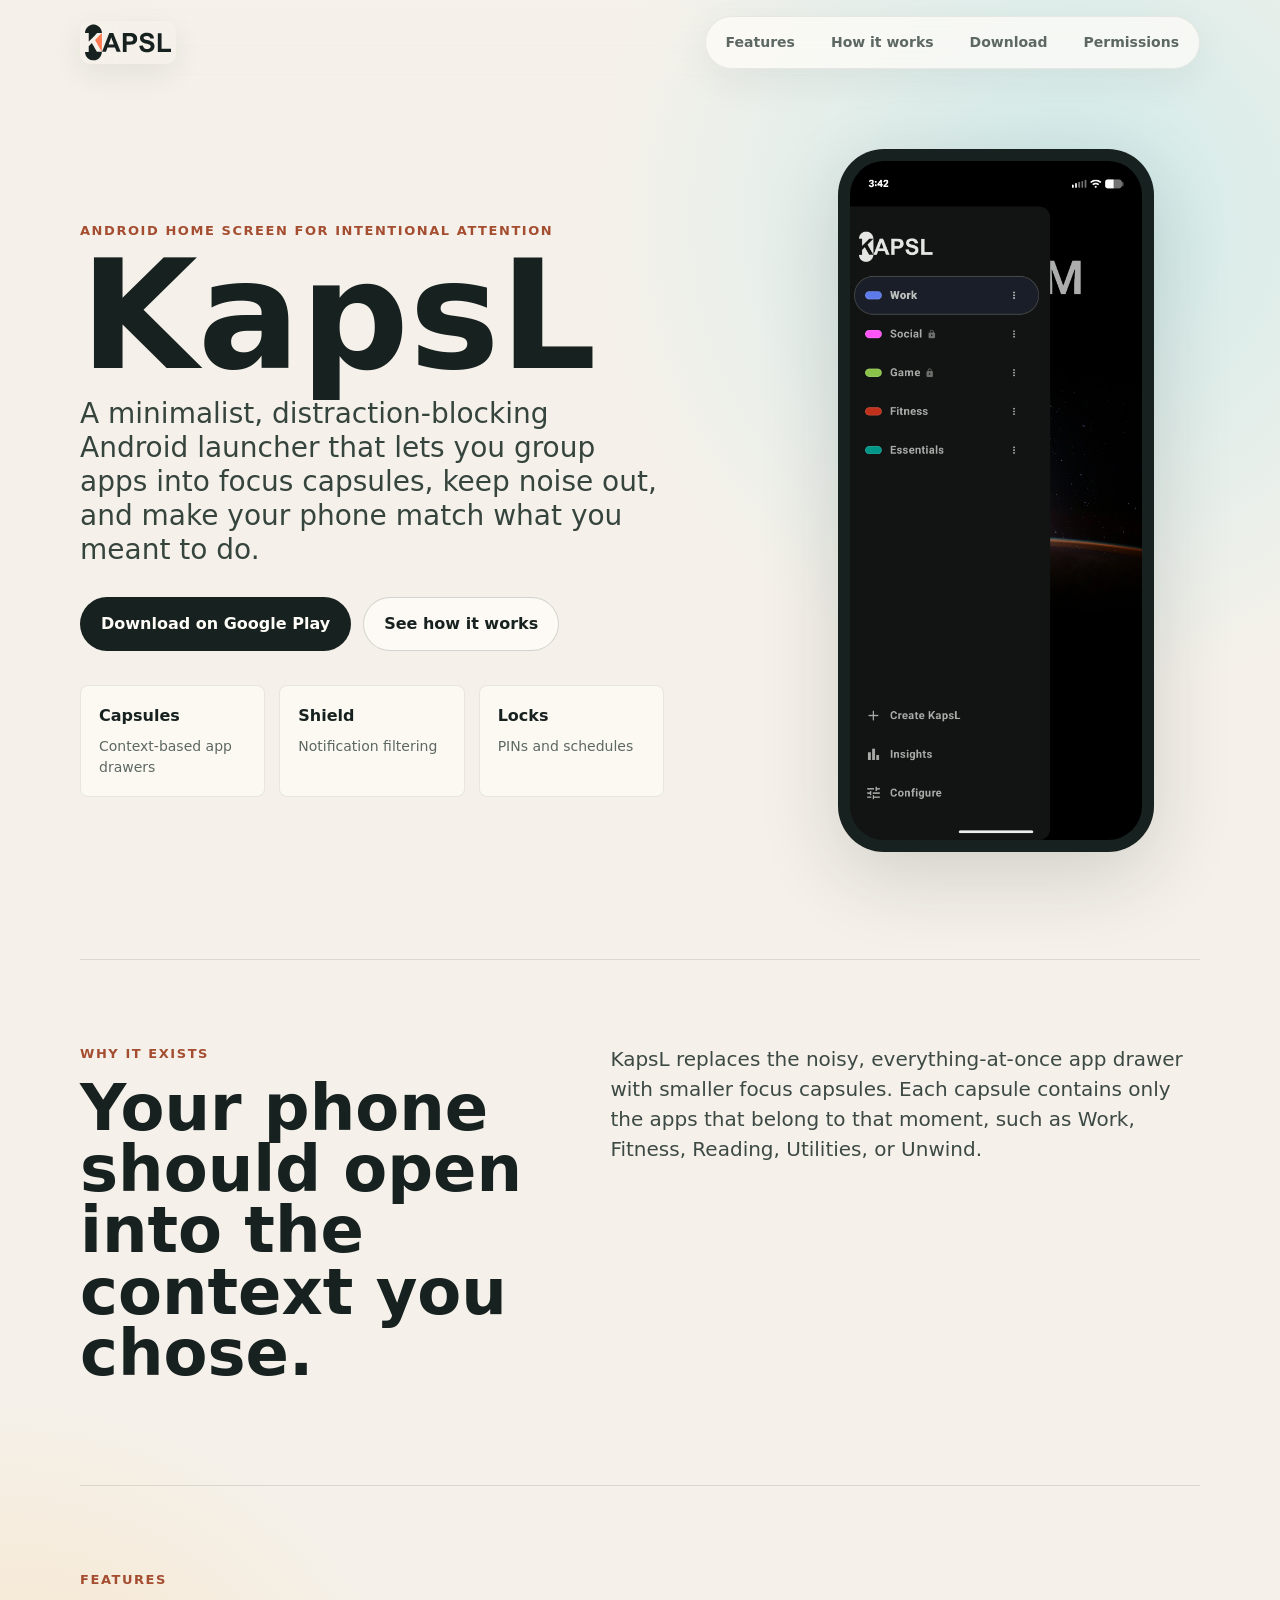
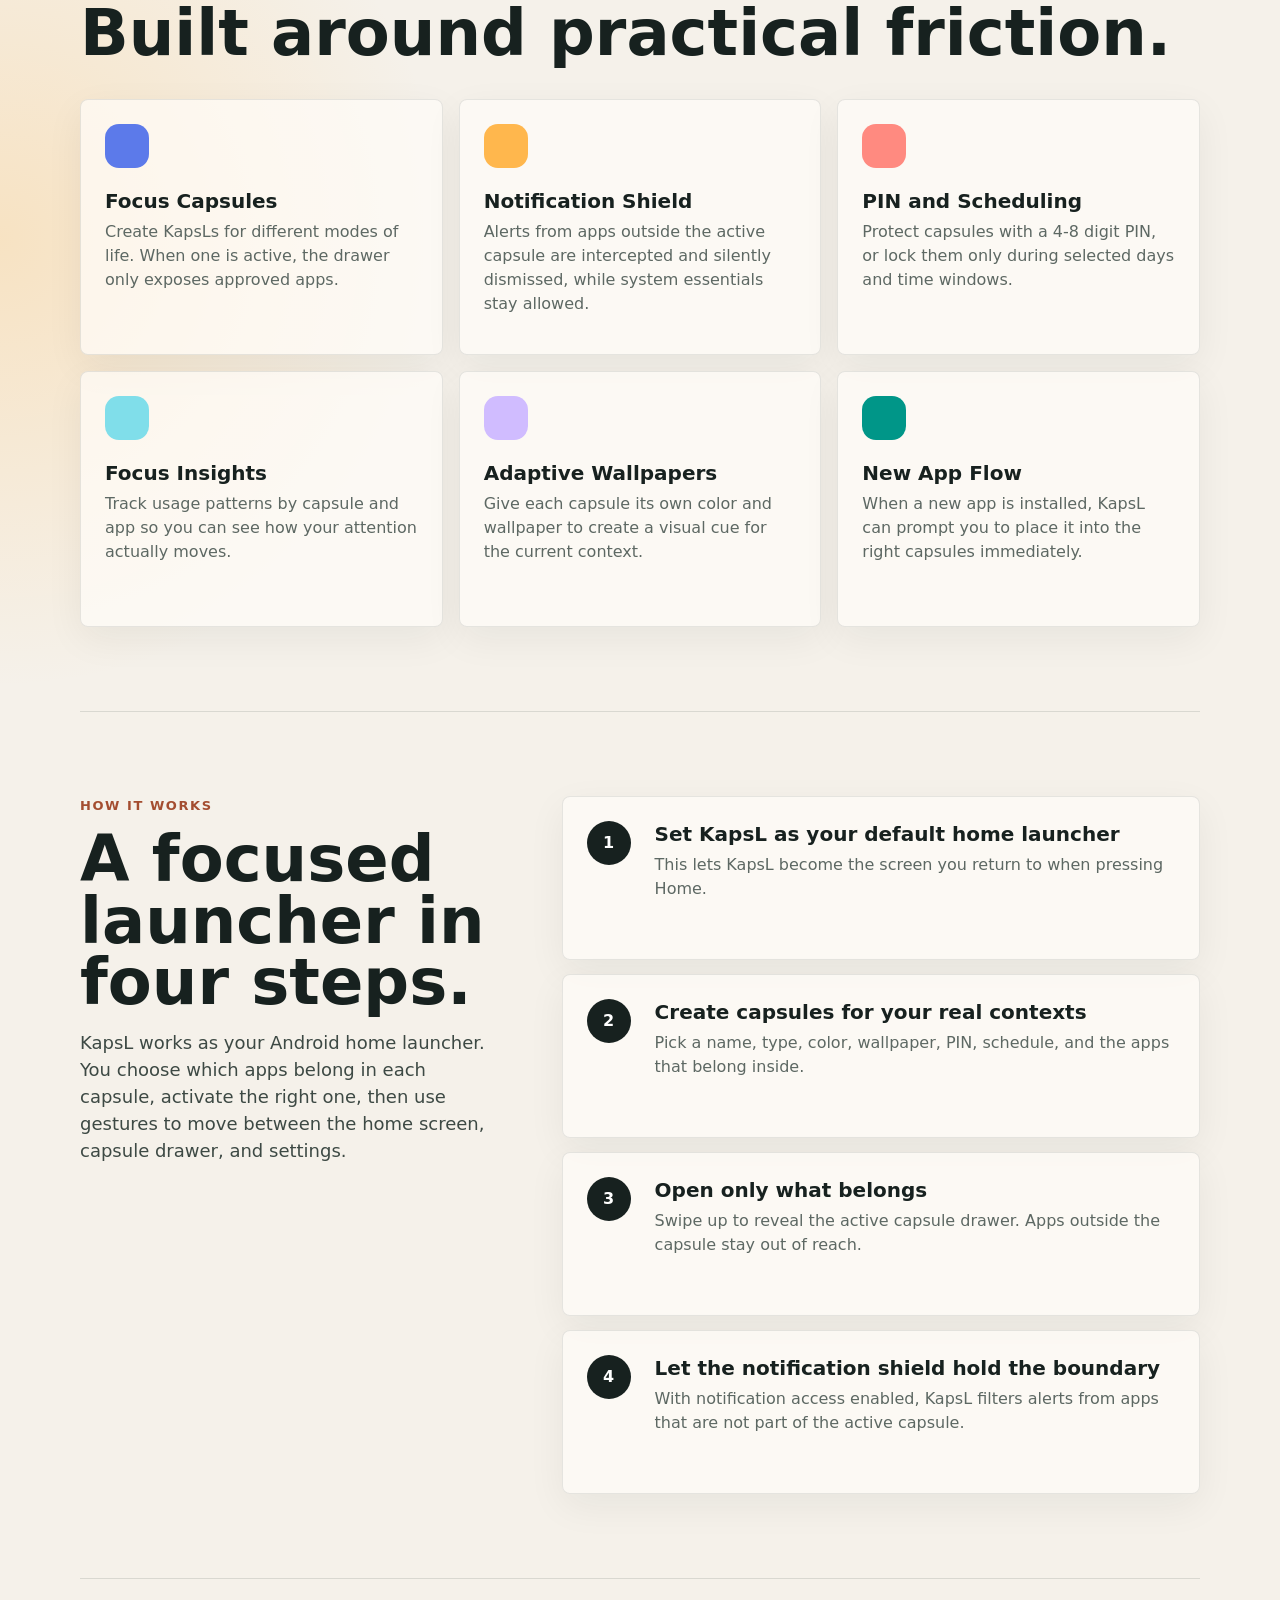
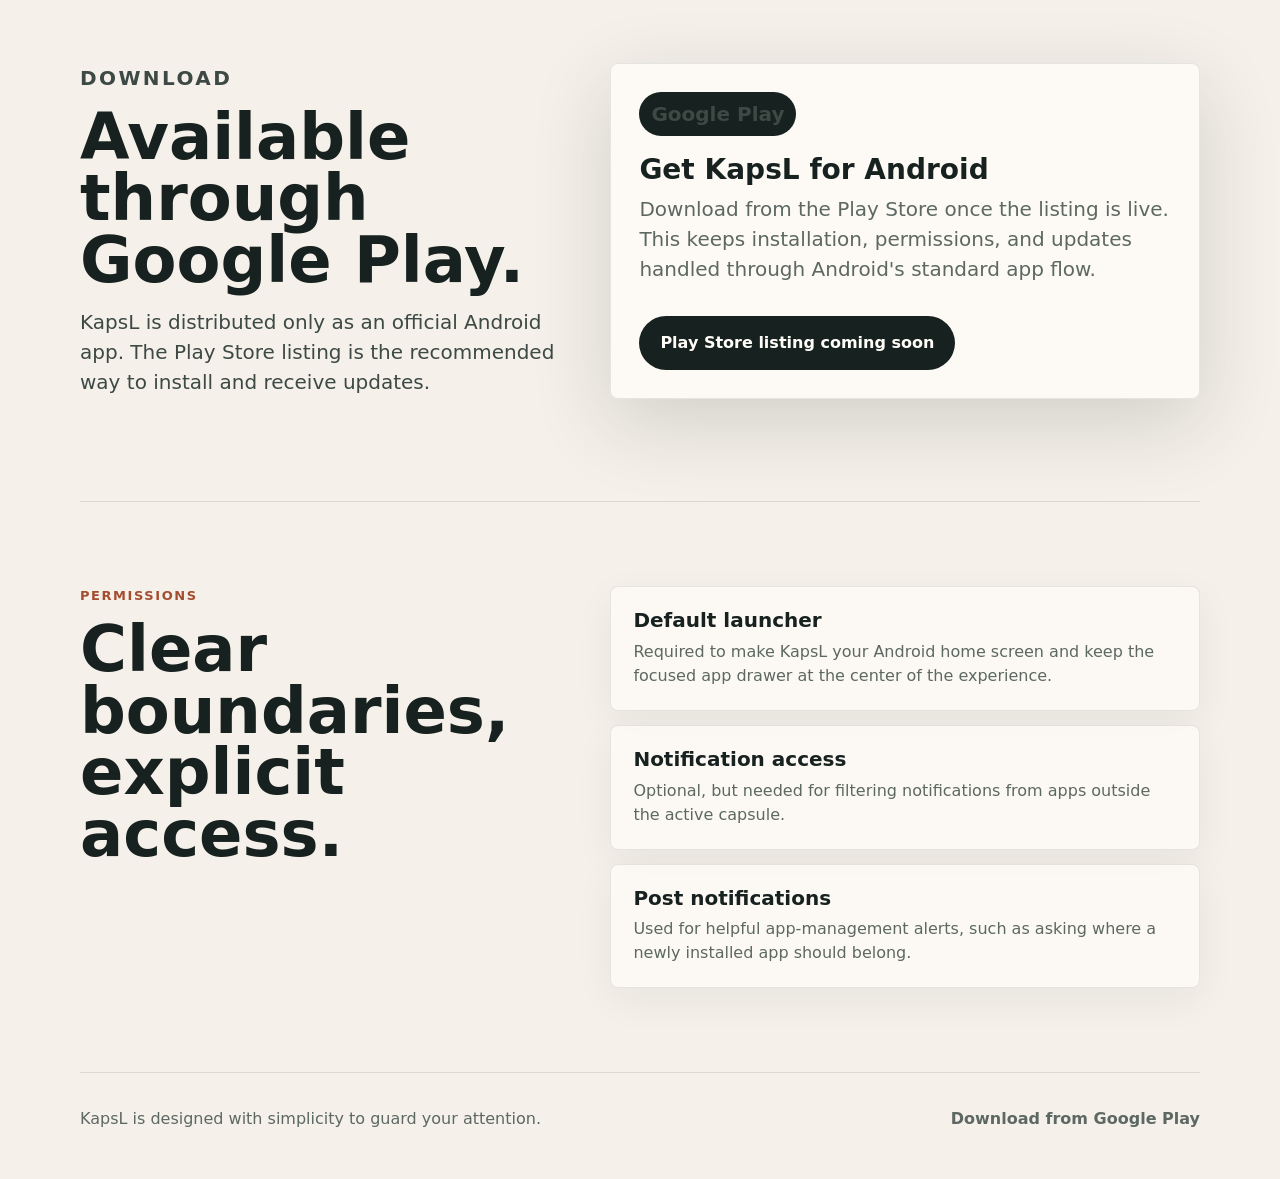
==== index.html @ 2ae9b5f0 "init" ====
<!doctype html>
<html lang="en">
  <head>
    <meta charset="utf-8">
    <meta name="viewport" content="width=device-width, initial-scale=1">
    <title>KapsL - Minimalist Android Launcher</title>
    <meta name="description" content="KapsL is a minimalist, distraction-blocking Android launcher that groups apps into focus capsules, filters notifications, and helps build intentional screen-time habits.">
    <meta property="og:title" content="KapsL - Minimalist Android Launcher">
    <meta property="og:description" content="A distraction-blocking Android launcher built around focus capsules, notification filtering, PIN locks, schedules, insights, and adaptive wallpapers.">
    <meta property="og:image" content="assets/social-preview.svg">
    <meta name="theme-color" content="#f5f1ea">
    <link rel="icon" href="assets/kapsl-logo.svg" type="image/svg+xml">
    <link rel="stylesheet" href="styles.css?v=2">
  </head>
  <body>
    <header class="site-header">
      <a class="brand" href="#top" aria-label="KapsL home">
        <img src="assets/kapsl-logo.svg" alt="" width="96" height="43">
      </a>
      <nav aria-label="Primary navigation">
        <a href="#features">Features</a>
        <a href="#how-it-works">How it works</a>
        <a href="#download">Download</a>
        <a href="#permissions">Permissions</a>
      </nav>
    </header>

    <main id="top">
      <section class="hero" aria-labelledby="hero-title">
        <div class="hero-copy">
          <p class="eyebrow">Android home screen for intentional attention</p>
          <h1 id="hero-title">KapsL</h1>
          <p class="lead">A minimalist, distraction-blocking Android launcher that lets you group apps into focus capsules, keep noise out, and make your phone match what you meant to do.</p>
          <div class="hero-actions">
            <a class="button primary" href="#download">Download on Google Play</a>
            <a class="button secondary" href="#how-it-works">See how it works</a>
          </div>
          <dl class="hero-stats" aria-label="KapsL highlights">
            <div>
              <dt>Capsules</dt>
              <dd>Context-based app drawers</dd>
            </div>
            <div>
              <dt>Shield</dt>
              <dd>Notification filtering</dd>
            </div>
            <div>
              <dt>Locks</dt>
              <dd>PINs and schedules</dd>
            </div>
          </dl>
        </div>

        <div class="phone-stage" aria-label="Screenshot of KapsL running on an Android phone">
          <div class="phone">
            <img src="assets/kapsl-screenshot.png" alt="KapsL side drawer showing Work, Social, Game, Fitness, and Essentials capsules">
          </div>
        </div>
      </section>

      <section class="section intro" aria-labelledby="intro-title">
        <div>
          <p class="eyebrow">Why it exists</p>
          <h2 id="intro-title">Your phone should open into the context you chose.</h2>
        </div>
        <p>KapsL replaces the noisy, everything-at-once app drawer with smaller focus capsules. Each capsule contains only the apps that belong to that moment, such as Work, Fitness, Reading, Utilities, or Unwind.</p>
      </section>

      <section class="section features" id="features" aria-labelledby="features-title">
        <p class="eyebrow">Features</p>
        <h2 id="features-title">Built around practical friction.</h2>
        <div class="feature-grid">
          <article>
            <span class="feature-icon icon-blue"></span>
            <h3>Focus Capsules</h3>
            <p>Create KapsLs for different modes of life. When one is active, the drawer only exposes approved apps.</p>
          </article>
          <article>
            <span class="feature-icon icon-orange"></span>
            <h3>Notification Shield</h3>
            <p>Alerts from apps outside the active capsule are intercepted and silently dismissed, while system essentials stay allowed.</p>
          </article>
          <article>
            <span class="feature-icon icon-red"></span>
            <h3>PIN and Scheduling</h3>
            <p>Protect capsules with a 4-8 digit PIN, or lock them only during selected days and time windows.</p>
          </article>
          <article>
            <span class="feature-icon icon-cyan"></span>
            <h3>Focus Insights</h3>
            <p>Track usage patterns by capsule and app so you can see how your attention actually moves.</p>
          </article>
          <article>
            <span class="feature-icon icon-purple"></span>
            <h3>Adaptive Wallpapers</h3>
            <p>Give each capsule its own color and wallpaper to create a visual cue for the current context.</p>
          </article>
          <article>
            <span class="feature-icon icon-green"></span>
            <h3>New App Flow</h3>
            <p>When a new app is installed, KapsL can prompt you to place it into the right capsules immediately.</p>
          </article>
        </div>
      </section>

      <section class="section workflow" id="how-it-works" aria-labelledby="workflow-title">
        <div class="workflow-copy">
          <p class="eyebrow">How it works</p>
          <h2 id="workflow-title">A focused launcher in four steps.</h2>
          <p>KapsL works as your Android home launcher. You choose which apps belong in each capsule, activate the right one, then use gestures to move between the home screen, capsule drawer, and settings.</p>
        </div>
        <ol class="steps">
          <li>
            <span>1</span>
            <h3>Set KapsL as your default home launcher</h3>
            <p>This lets KapsL become the screen you return to when pressing Home.</p>
          </li>
          <li>
            <span>2</span>
            <h3>Create capsules for your real contexts</h3>
            <p>Pick a name, type, color, wallpaper, PIN, schedule, and the apps that belong inside.</p>
          </li>
          <li>
            <span>3</span>
            <h3>Open only what belongs</h3>
            <p>Swipe up to reveal the active capsule drawer. Apps outside the capsule stay out of reach.</p>
          </li>
          <li>
            <span>4</span>
            <h3>Let the notification shield hold the boundary</h3>
            <p>With notification access enabled, KapsL filters alerts from apps that are not part of the active capsule.</p>
          </li>
        </ol>
      </section>

      <section class="section setup" id="download" aria-labelledby="download-title">
        <div>
          <p class="eyebrow">Download</p>
          <h2 id="download-title">Available through Google Play.</h2>
          <p>KapsL is distributed only as an official Android app. The Play Store listing is the recommended way to install and receive updates.</p>
        </div>
        <div class="store-panel">
          <p class="store-label">Google Play</p>
          <h3>Get KapsL for Android</h3>
          <p>Download from the Play Store once the listing is live. This keeps installation, permissions, and updates handled through Android's standard app flow.</p>
          <span class="button primary store-button" role="status">Play Store listing coming soon</span>
        </div>
      </section>

      <section class="section permissions" id="permissions" aria-labelledby="permissions-title">
        <div>
          <p class="eyebrow">Permissions</p>
          <h2 id="permissions-title">Clear boundaries, explicit access.</h2>
        </div>
        <div class="permission-list">
          <article>
            <h3>Default launcher</h3>
            <p>Required to make KapsL your Android home screen and keep the focused app drawer at the center of the experience.</p>
          </article>
          <article>
            <h3>Notification access</h3>
            <p>Optional, but needed for filtering notifications from apps outside the active capsule.</p>
          </article>
          <article>
            <h3>Post notifications</h3>
            <p>Used for helpful app-management alerts, such as asking where a newly installed app should belong.</p>
          </article>
        </div>
      </section>
    </main>

    <footer class="site-footer">
      <p>KapsL is designed with simplicity to guard your attention.</p>
      <a href="#download">Download from Google Play</a>
    </footer>
  </body>
</html>
---- styles.css ----
:root {
  color-scheme: light;
  --ink: #17211f;
  --muted: #5d6863;
  --paper: #f5f1ea;
  --surface: #fffdf8;
  --line: #ddd5c9;
  --orange: #ff7b54;
  --amber: #ffb74d;
  --blue: #5c7aea;
  --cyan: #80deea;
  --red: #ff8a80;
  --purple: #d0bcff;
  --green: #009688;
  --shadow: 0 24px 80px rgba(23, 33, 31, .16);
}

* {
  box-sizing: border-box;
}

html {
  scroll-behavior: smooth;
}

body {
  margin: 0;
  color: var(--ink);
  background:
    radial-gradient(circle at 84% 5%, rgba(128, 222, 234, .32), transparent 30rem),
    radial-gradient(circle at 0% 42%, rgba(255, 183, 77, .25), transparent 28rem),
    var(--paper);
  font-family: Inter, ui-sans-serif, system-ui, -apple-system, BlinkMacSystemFont, "Segoe UI", sans-serif;
  line-height: 1.5;
}

a {
  color: inherit;
}

.site-header {
  position: sticky;
  top: 0;
  z-index: 10;
  display: flex;
  align-items: center;
  justify-content: space-between;
  gap: 24px;
  width: min(1120px, calc(100% - 32px));
  margin: 0 auto;
  padding: 16px 0;
  backdrop-filter: blur(18px);
}

.brand {
  display: inline-flex;
  align-items: center;
  border-radius: 12px;
}

.brand img {
  width: 96px;
  height: auto;
  border-radius: 10px;
  box-shadow: 0 10px 30px rgba(23, 33, 31, .08);
}

nav {
  display: flex;
  align-items: center;
  gap: 8px;
  padding: 6px;
  border: 1px solid rgba(23, 33, 31, .08);
  border-radius: 999px;
  background: rgba(255, 253, 248, .72);
  box-shadow: 0 12px 40px rgba(23, 33, 31, .06);
}

nav a {
  flex: 0 0 auto;
  min-height: 38px;
  padding: 9px 14px;
  border-radius: 999px;
  color: var(--muted);
  font-size: 14px;
  font-weight: 700;
  text-decoration: none;
  white-space: nowrap;
}

nav a:hover,
nav a:focus-visible {
  color: var(--ink);
  background: rgba(23, 33, 31, .06);
  outline: none;
}

main {
  overflow: hidden;
}

.hero {
  display: grid;
  grid-template-columns: minmax(0, 1fr) minmax(360px, 480px);
  align-items: center;
  gap: 56px;
  width: min(1120px, calc(100% - 32px));
  min-height: calc(100svh - 76px);
  margin: 0 auto;
  padding: 54px 0 80px;
}

.hero-copy {
  max-width: 670px;
}

.eyebrow {
  margin: 0 0 14px;
  color: #a44d30;
  font-size: 13px;
  font-weight: 850;
  letter-spacing: .12em;
  text-transform: uppercase;
}

h1,
h2,
h3,
p {
  margin-top: 0;
}

h1 {
  margin-bottom: 18px;
  font-size: clamp(72px, 12vw, 152px);
  line-height: .82;
  letter-spacing: 0;
}

h2 {
  margin-bottom: 16px;
  font-size: clamp(34px, 5vw, 64px);
  line-height: .96;
  letter-spacing: 0;
}

h3 {
  margin-bottom: 8px;
  font-size: 20px;
  line-height: 1.14;
  letter-spacing: 0;
}

.lead {
  max-width: 640px;
  margin-bottom: 30px;
  color: #36443e;
  font-size: clamp(20px, 2.4vw, 28px);
  line-height: 1.22;
}

.hero-actions {
  display: flex;
  flex-wrap: wrap;
  gap: 12px;
  margin-bottom: 34px;
}

.button {
  display: inline-flex;
  align-items: center;
  justify-content: center;
  min-height: 52px;
  padding: 14px 20px;
  border: 1px solid transparent;
  border-radius: 999px;
  font-weight: 850;
  text-decoration: none;
}

.button.primary {
  color: var(--surface);
  background: var(--ink);
}

.button.secondary {
  border-color: rgba(23, 33, 31, .18);
  background: rgba(255, 253, 248, .74);
}

.hero-stats {
  display: grid;
  grid-template-columns: repeat(3, minmax(0, 1fr));
  gap: 14px;
  margin: 0;
}

.hero-stats div {
  min-height: 104px;
  padding: 18px;
  border: 1px solid rgba(23, 33, 31, .09);
  border-radius: 8px;
  background: rgba(255, 253, 248, .68);
}

.hero-stats dt {
  margin-bottom: 8px;
  font-weight: 900;
}

.hero-stats dd {
  margin: 0;
  color: var(--muted);
  font-size: 14px;
}

.phone-stage {
  position: relative;
  min-height: 740px;
}

.phone {
  position: absolute;
  top: 10px;
  right: 46px;
  width: 316px;
  aspect-ratio: 1080 / 2404;
  padding: 12px;
  border-radius: 46px;
  background: #17211f;
  box-shadow: var(--shadow);
}

.phone img {
  display: block;
  width: 100%;
  height: 100%;
  border-radius: 34px;
  object-fit: cover;
}

.section {
  width: min(1120px, calc(100% - 32px));
  margin: 0 auto;
  padding: 84px 0;
}

.intro,
.setup,
.permissions {
  display: grid;
  grid-template-columns: minmax(0, .9fr) minmax(0, 1.1fr);
  gap: 48px;
  align-items: start;
  border-top: 1px solid rgba(23, 33, 31, .12);
}

.intro p:last-child,
.setup p {
  color: #3d4944;
  font-size: 20px;
}

.features {
  border-top: 1px solid rgba(23, 33, 31, .12);
}

.feature-grid {
  display: grid;
  grid-template-columns: repeat(3, minmax(0, 1fr));
  gap: 16px;
  margin-top: 34px;
}

.feature-grid article,
.permission-list article,
.steps li {
  border: 1px solid rgba(23, 33, 31, .1);
  border-radius: 8px;
  background: rgba(255, 253, 248, .72);
  box-shadow: 0 12px 38px rgba(23, 33, 31, .06);
}

.feature-grid article {
  min-height: 256px;
  padding: 24px;
}

.feature-grid p,
.permission-list p,
.steps p {
  margin-bottom: 0;
  color: var(--muted);
}

.feature-icon {
  display: block;
  width: 44px;
  height: 44px;
  margin-bottom: 22px;
  border-radius: 14px;
}

.icon-blue {
  background: var(--blue);
}

.icon-orange {
  background: var(--amber);
}

.icon-red {
  background: var(--red);
}

.icon-cyan {
  background: var(--cyan);
}

.icon-purple {
  background: var(--purple);
}

.icon-green {
  background: var(--green);
}

.workflow {
  display: grid;
  grid-template-columns: minmax(280px, .8fr) minmax(0, 1.2fr);
  gap: 56px;
  border-top: 1px solid rgba(23, 33, 31, .12);
}

.workflow-copy {
  position: sticky;
  top: 112px;
  align-self: start;
}

.workflow-copy p:last-child {
  color: #3d4944;
  font-size: 18px;
}

.steps {
  display: grid;
  gap: 14px;
  margin: 0;
  padding: 0;
  list-style: none;
}

.steps li {
  position: relative;
  min-height: 164px;
  padding: 26px 26px 26px 92px;
}

.steps span {
  position: absolute;
  top: 24px;
  left: 24px;
  display: grid;
  width: 44px;
  height: 44px;
  place-items: center;
  border-radius: 50%;
  color: #fff;
  background: var(--ink);
  font-weight: 900;
}

.code-panel {
  padding: 8px;
  border-radius: 8px;
  background: var(--ink);
  box-shadow: var(--shadow);
  overflow: auto;
}

pre {
  margin: 0;
  padding: 22px;
  color: #eef8f3;
  font-size: 15px;
  line-height: 1.7;
}

code {
  font-family: "SFMono-Regular", Consolas, "Liberation Mono", monospace;
}

.store-panel {
  padding: 28px;
  border: 1px solid rgba(23, 33, 31, .1);
  border-radius: 8px;
  background: rgba(255, 253, 248, .8);
  box-shadow: var(--shadow);
}

.store-label {
  display: inline-flex;
  align-items: center;
  min-height: 34px;
  margin-bottom: 18px;
  padding: 7px 12px;
  border-radius: 999px;
  color: var(--surface);
  background: var(--ink);
  font-size: 13px;
  font-weight: 850;
}

.store-panel h3 {
  font-size: 28px;
}

.store-panel p:not(.store-label) {
  color: var(--muted);
}

.store-button {
  margin-top: 12px;
  cursor: default;
}

.permission-list {
  display: grid;
  gap: 14px;
}

.permission-list article {
  padding: 22px;
}

.site-footer {
  display: flex;
  justify-content: space-between;
  gap: 24px;
  width: min(1120px, calc(100% - 32px));
  margin: 0 auto;
  padding: 34px 0 48px;
  border-top: 1px solid rgba(23, 33, 31, .12);
  color: var(--muted);
}

.site-footer p {
  margin-bottom: 0;
}

.site-footer a {
  font-weight: 850;
  text-decoration: none;
}

@media (max-width: 920px) {
  .site-header {
    position: static;
    align-items: flex-start;
    flex-direction: column;
  }

  nav {
    width: 100%;
    overflow-x: auto;
    border-radius: 8px;
  }

  .hero,
  .intro,
  .workflow,
  .setup,
  .permissions {
    grid-template-columns: 1fr;
  }

  .hero {
    min-height: 0;
    padding-top: 36px;
  }

  .phone-stage {
    min-height: 730px;
  }

  .phone {
    right: 50%;
    transform: translateX(50%);
  }

  .feature-grid {
    grid-template-columns: repeat(2, minmax(0, 1fr));
  }

  .workflow-copy {
    position: static;
  }
}

@media (max-width: 640px) {
  .hero-stats,
  .feature-grid {
    grid-template-columns: 1fr;
  }

  .hero-actions {
    flex-direction: column;
  }

  .button {
    width: 100%;
  }

  .phone-stage {
    min-height: 700px;
  }

  .phone {
    width: min(300px, 86vw);
  }

  .steps li {
    padding-left: 24px;
  }

  .steps span {
    position: static;
    margin-bottom: 18px;
  }

  .site-footer {
    flex-direction: column;
  }
}
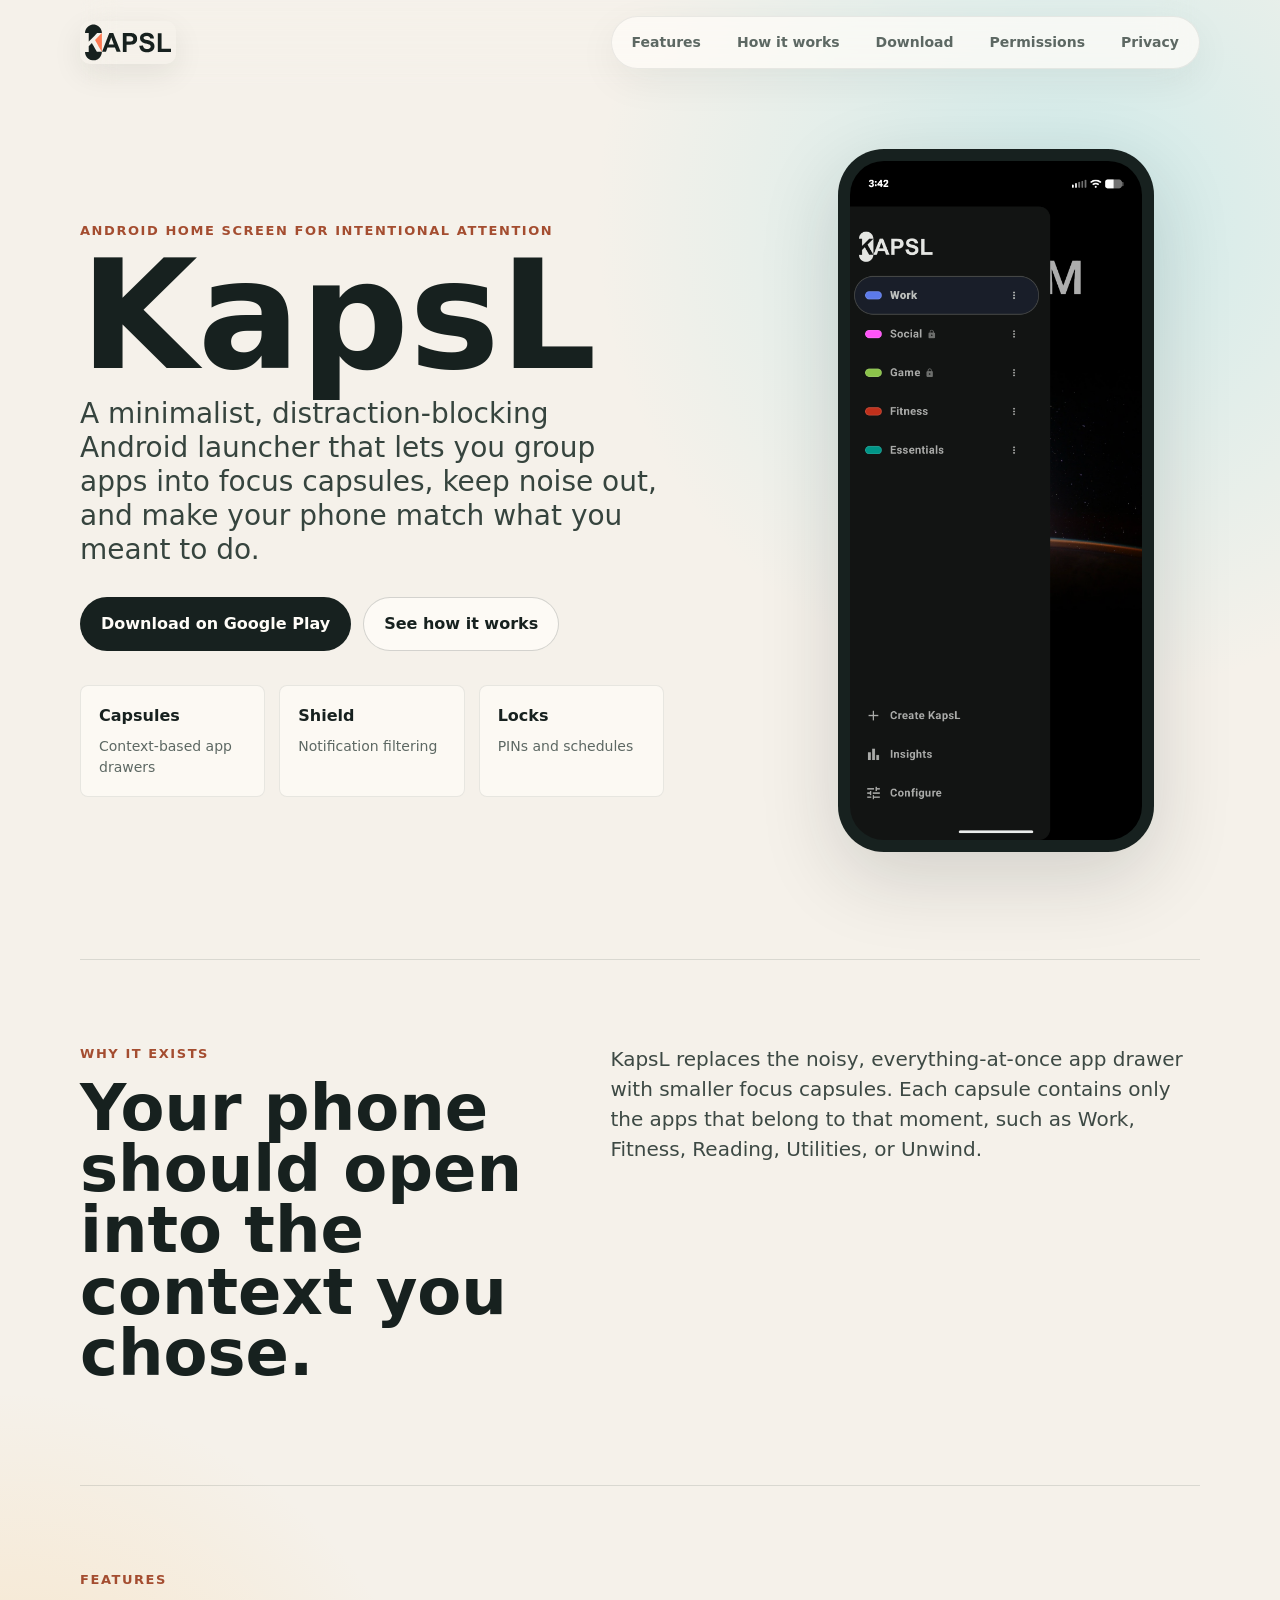
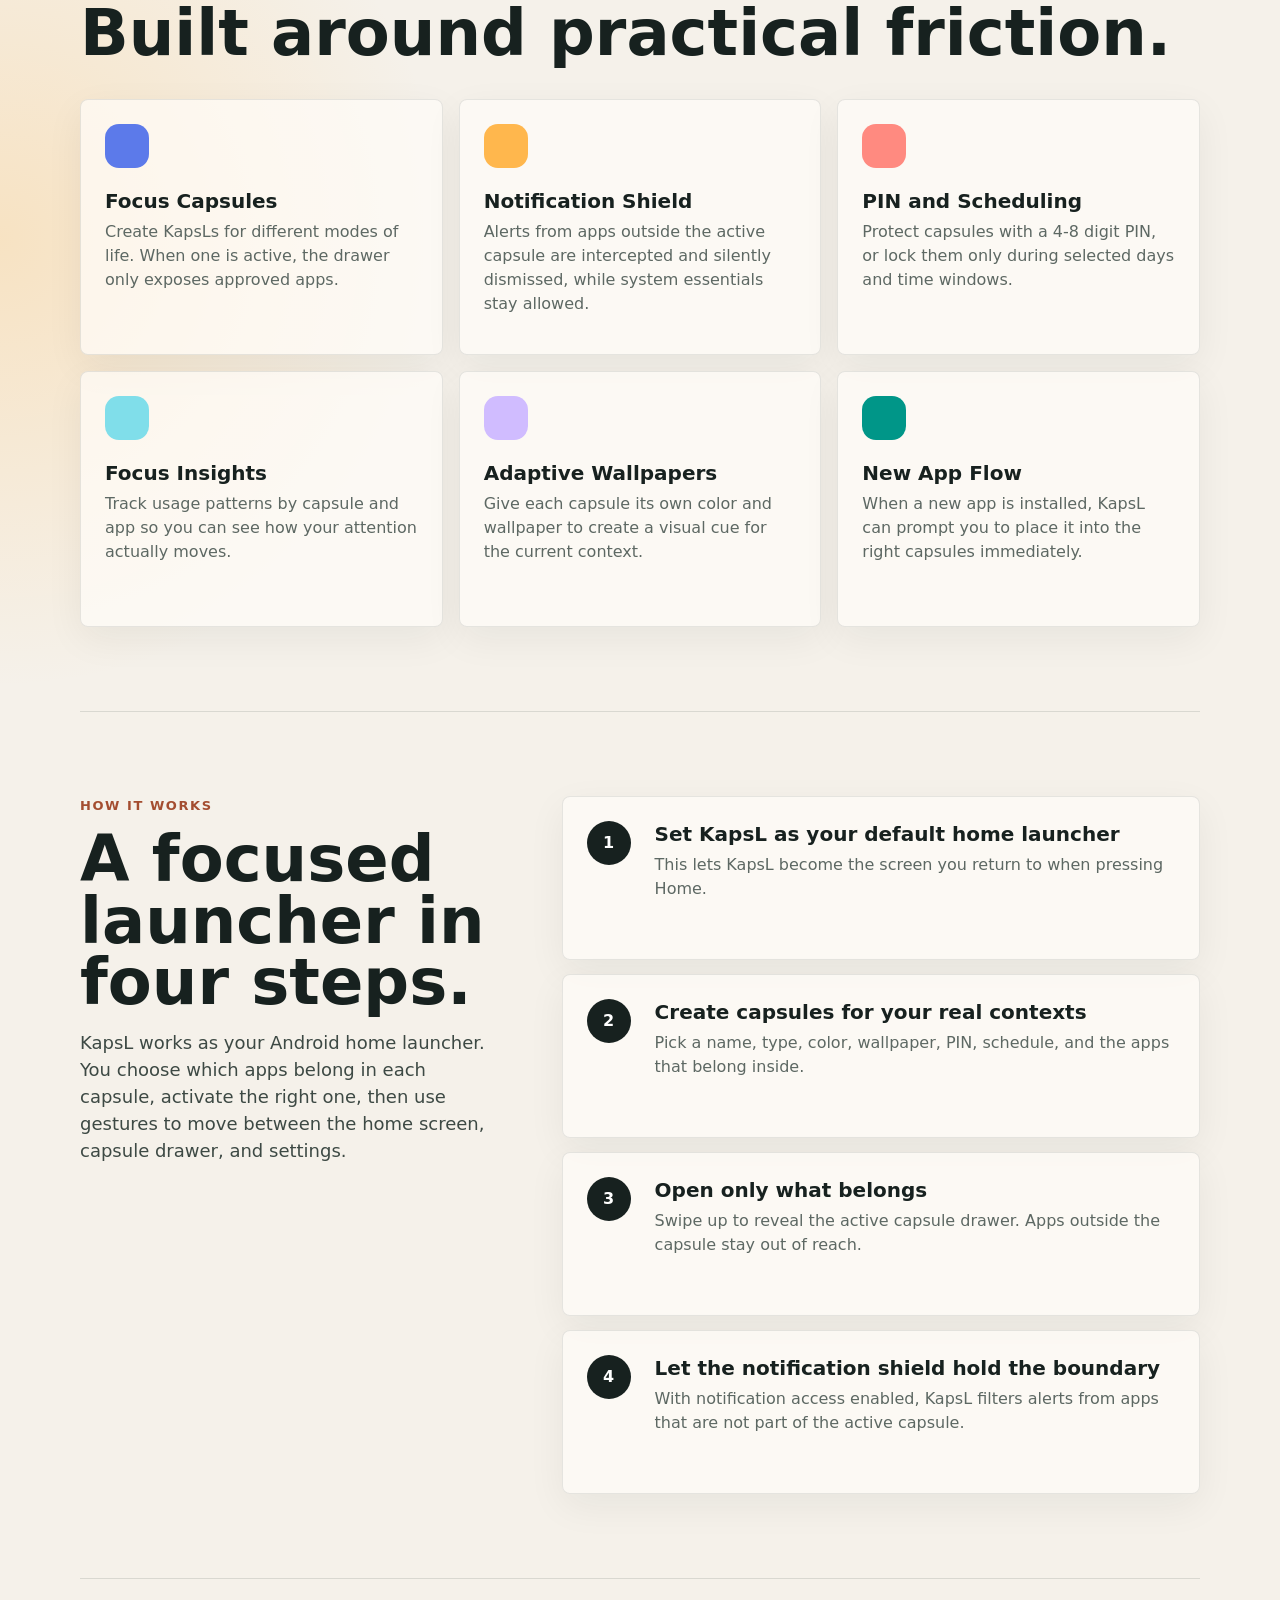
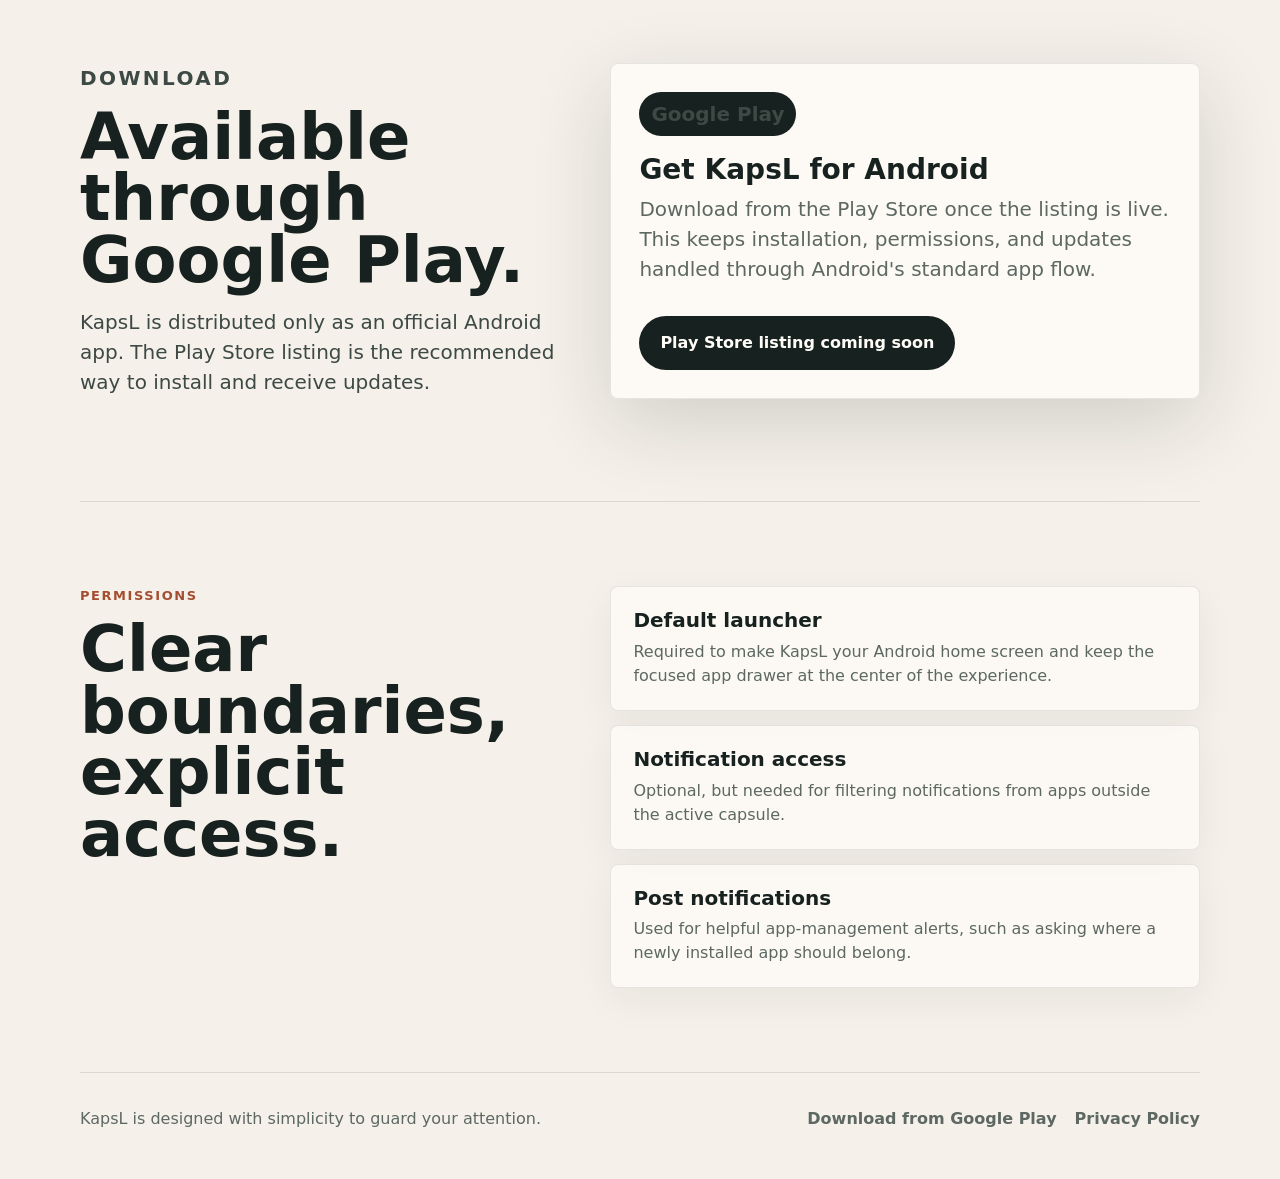
==== commit d1294db8: "privacy" ====
--- a/index.html
+++ b/index.html
@@ -22,6 +22,7 @@
         <a href="#how-it-works">How it works</a>
         <a href="#download">Download</a>
         <a href="#permissions">Permissions</a>
+        <a href="privacy.html">Privacy</a>
       </nav>
     </header>
 
@@ -171,7 +172,10 @@
 
     <footer class="site-footer">
       <p>KapsL is designed with simplicity to guard your attention.</p>
-      <a href="#download">Download from Google Play</a>
+      <div class="footer-links">
+        <a href="#download">Download from Google Play</a>
+        <a href="privacy.html">Privacy Policy</a>
+      </div>
     </footer>
   </body>
 </html>
--- a/styles.css
+++ b/styles.css
@@ -454,6 +454,64 @@
   text-decoration: none;
 }
 
+.footer-links {
+  display: flex;
+  flex-wrap: wrap;
+  justify-content: flex-end;
+  gap: 18px;
+}
+
+.legal-hero,
+.legal-content {
+  width: min(860px, calc(100% - 32px));
+  margin: 0 auto;
+}
+
+.legal-hero {
+  padding: 86px 0 48px;
+}
+
+.legal-hero h1 {
+  max-width: 760px;
+  font-size: clamp(52px, 9vw, 112px);
+  line-height: .88;
+}
+
+.legal-hero .lead {
+  margin-bottom: 18px;
+}
+
+.last-updated {
+  color: var(--muted);
+  font-weight: 750;
+}
+
+.legal-content {
+  padding: 28px 0 92px;
+  border-top: 1px solid rgba(23, 33, 31, .12);
+}
+
+.legal-content section {
+  padding: 30px 0;
+  border-bottom: 1px solid rgba(23, 33, 31, .1);
+}
+
+.legal-content h2 {
+  margin-bottom: 12px;
+  font-size: clamp(28px, 4vw, 42px);
+  line-height: 1;
+}
+
+.legal-content p {
+  max-width: 760px;
+  color: #3d4944;
+  font-size: 18px;
+}
+
+.legal-content p:last-child {
+  margin-bottom: 0;
+}
+
 @media (max-width: 920px) {
   .site-header {
     position: static;
@@ -532,4 +590,8 @@
   .site-footer {
     flex-direction: column;
   }
-}
+
+  .footer-links {
+    justify-content: flex-start;
+  }
+}
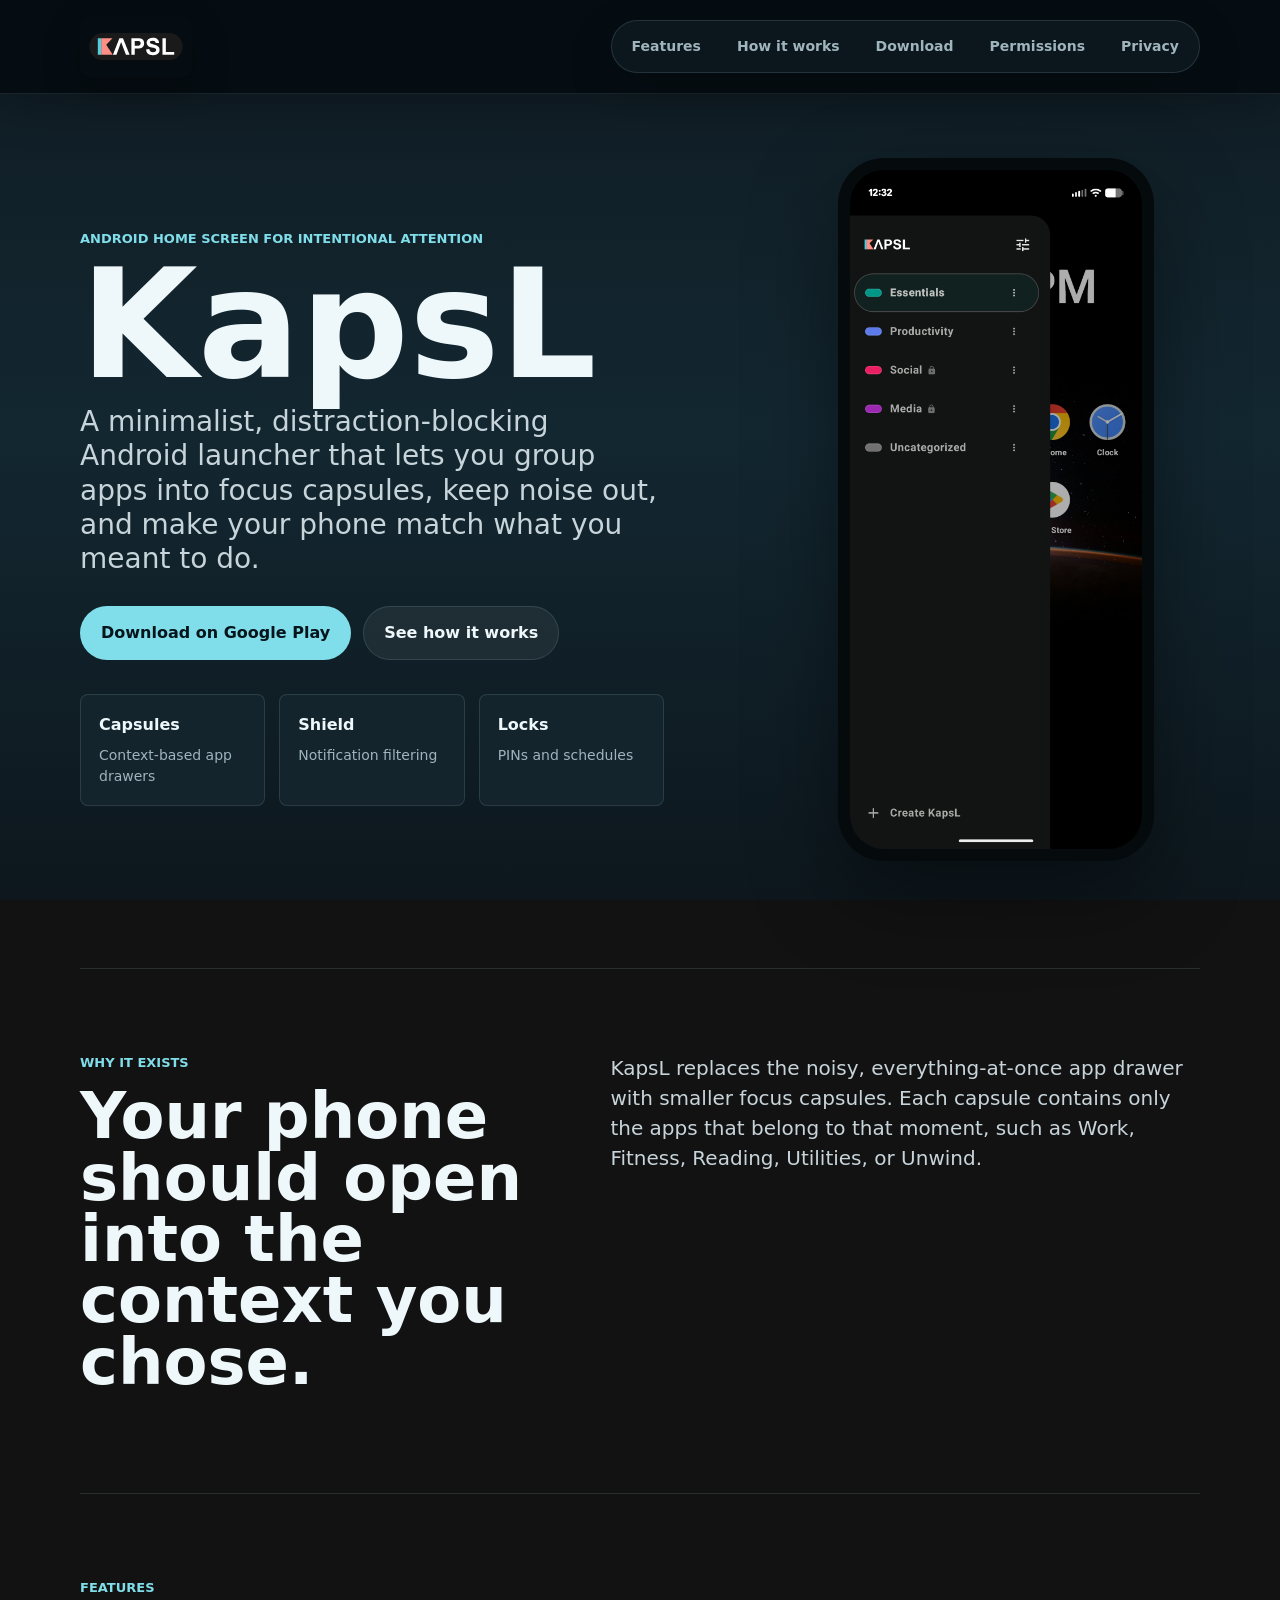
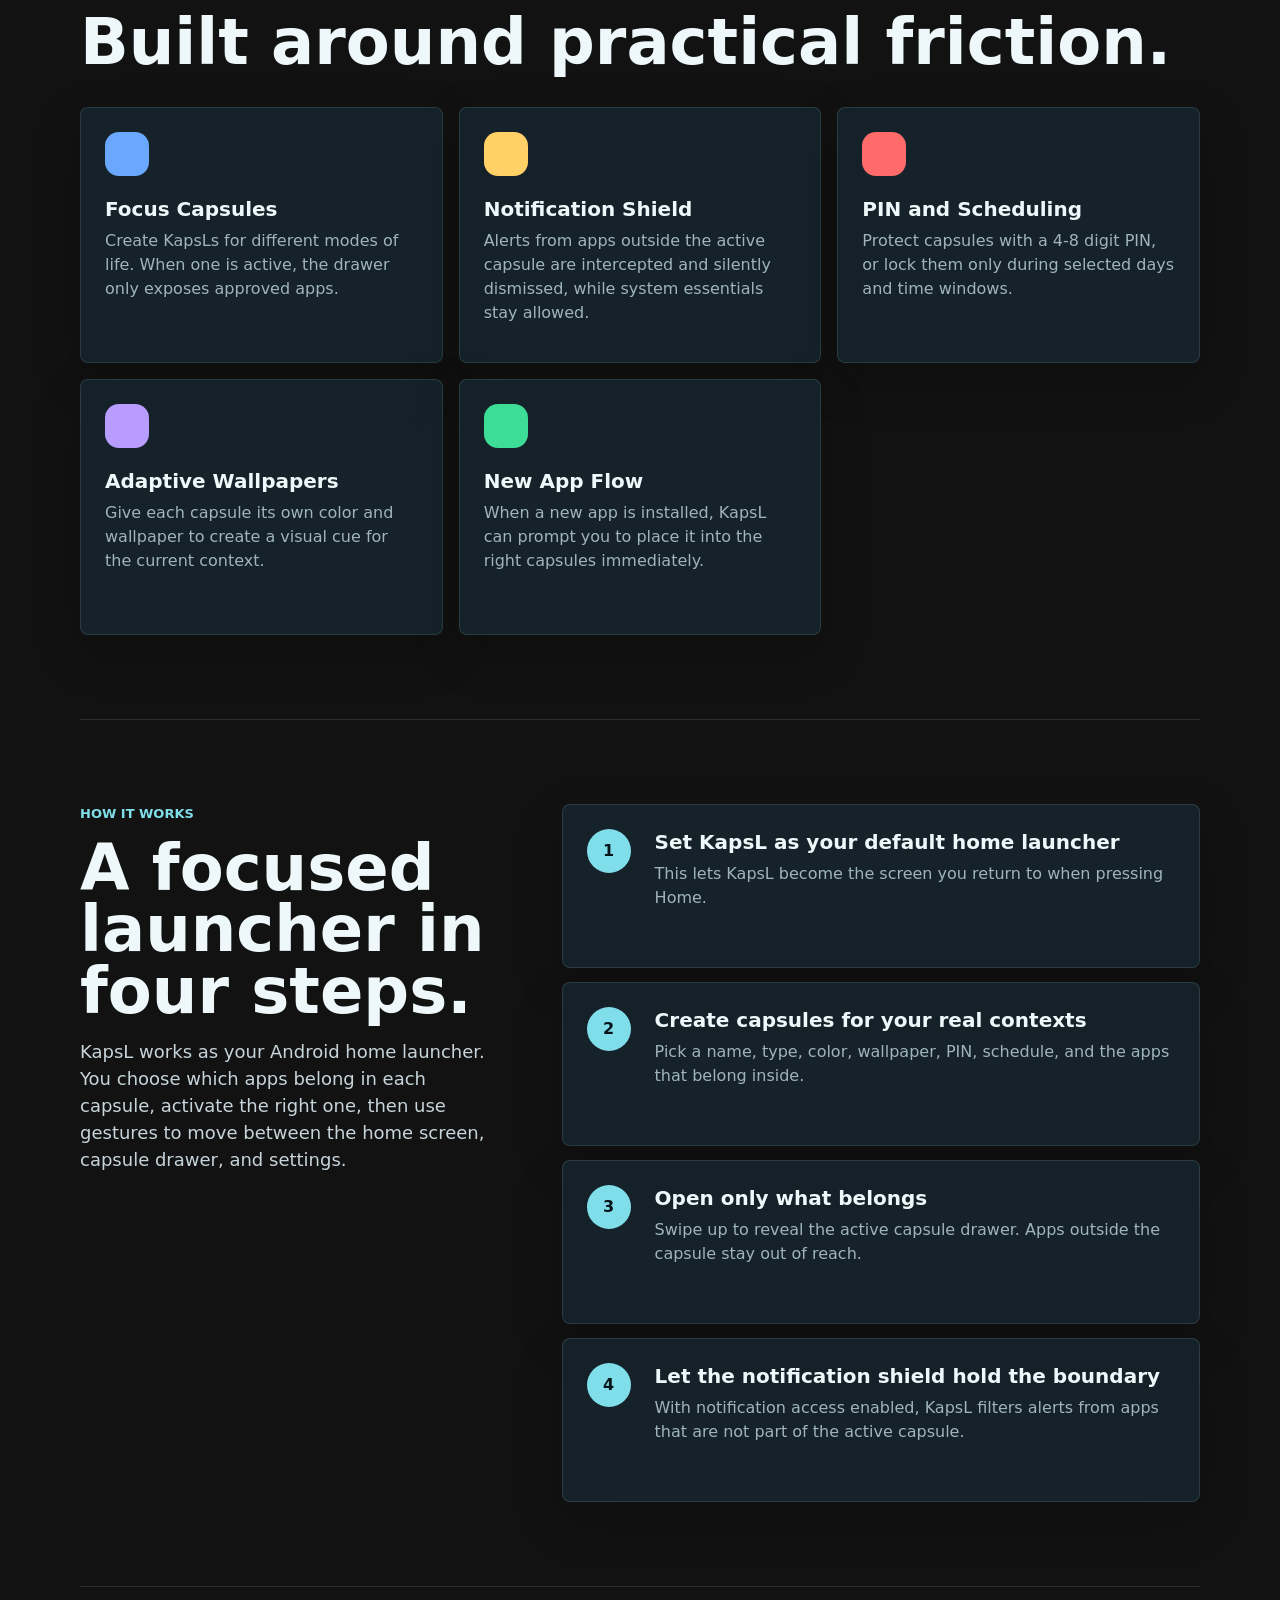
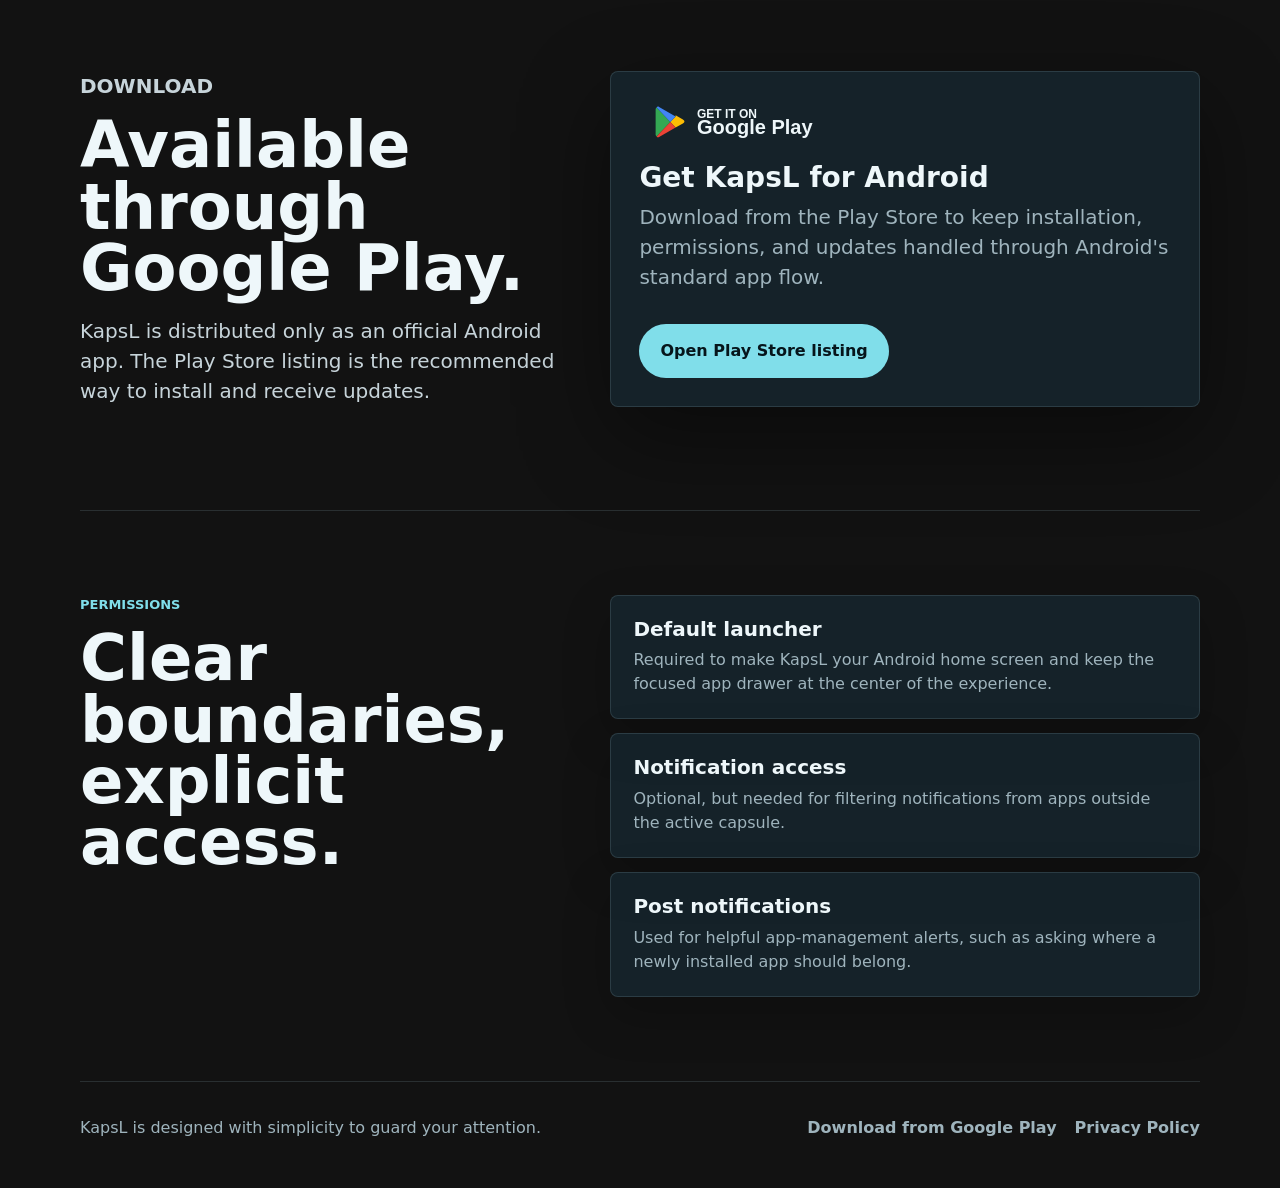
==== commit 3e87f732: "updates" ====
--- a/index.html
+++ b/index.html
@@ -6,16 +6,16 @@
     <title>KapsL - Minimalist Android Launcher</title>
     <meta name="description" content="KapsL is a minimalist, distraction-blocking Android launcher that groups apps into focus capsules, filters notifications, and helps build intentional screen-time habits.">
     <meta property="og:title" content="KapsL - Minimalist Android Launcher">
-    <meta property="og:description" content="A distraction-blocking Android launcher built around focus capsules, notification filtering, PIN locks, schedules, insights, and adaptive wallpapers.">
+    <meta property="og:description" content="A distraction-blocking Android launcher built around focus capsules, notification filtering, PIN locks, schedules, and adaptive wallpapers.">
     <meta property="og:image" content="assets/social-preview.svg">
-    <meta name="theme-color" content="#f5f1ea">
-    <link rel="icon" href="assets/kapsl-logo.svg" type="image/svg+xml">
-    <link rel="stylesheet" href="styles.css?v=2">
+    <meta name="theme-color" content="#101c23">
+    <link rel="icon" href="assets/KLogo-Dark.svg" type="image/svg+xml">
+    <link rel="stylesheet" href="styles.css?v=5">
   </head>
   <body>
     <header class="site-header">
       <a class="brand" href="#top" aria-label="KapsL home">
-        <img src="assets/kapsl-logo.svg" alt="" width="96" height="43">
+        <img src="assets/FullLogo-Dark.svg" alt="" width="112" height="61">
       </a>
       <nav aria-label="Primary navigation">
         <a href="#features">Features</a>
@@ -33,7 +33,7 @@
           <h1 id="hero-title">KapsL</h1>
           <p class="lead">A minimalist, distraction-blocking Android launcher that lets you group apps into focus capsules, keep noise out, and make your phone match what you meant to do.</p>
           <div class="hero-actions">
-            <a class="button primary" href="#download">Download on Google Play</a>
+            <a class="button primary" href="https://play.google.com/store/apps/details?id=com.erz.kapsl" target="_blank" rel="noopener">Download on Google Play</a>
             <a class="button secondary" href="#how-it-works">See how it works</a>
           </div>
           <dl class="hero-stats" aria-label="KapsL highlights">
@@ -54,7 +54,7 @@
 
         <div class="phone-stage" aria-label="Screenshot of KapsL running on an Android phone">
           <div class="phone">
-            <img src="assets/kapsl-screenshot.png" alt="KapsL side drawer showing Work, Social, Game, Fitness, and Essentials capsules">
+            <img src="assets/side_drawer_screenshot.png" alt="KapsL side drawer showing Work, Social, Game, Fitness, and Essentials capsules">
           </div>
         </div>
       </section>
@@ -85,11 +85,6 @@
             <span class="feature-icon icon-red"></span>
             <h3>PIN and Scheduling</h3>
             <p>Protect capsules with a 4-8 digit PIN, or lock them only during selected days and time windows.</p>
-          </article>
-          <article>
-            <span class="feature-icon icon-cyan"></span>
-            <h3>Focus Insights</h3>
-            <p>Track usage patterns by capsule and app so you can see how your attention actually moves.</p>
           </article>
           <article>
             <span class="feature-icon icon-purple"></span>
@@ -141,10 +136,10 @@
           <p>KapsL is distributed only as an official Android app. The Play Store listing is the recommended way to install and receive updates.</p>
         </div>
         <div class="store-panel">
-          <p class="store-label">Google Play</p>
+          <img class="store-logo" src="assets/google-play-store.svg" alt="Google Play Store logo" width="198" height="44">
           <h3>Get KapsL for Android</h3>
-          <p>Download from the Play Store once the listing is live. This keeps installation, permissions, and updates handled through Android's standard app flow.</p>
-          <span class="button primary store-button" role="status">Play Store listing coming soon</span>
+          <p>Download from the Play Store to keep installation, permissions, and updates handled through Android's standard app flow.</p>
+          <a class="button primary store-button" href="https://play.google.com/store/apps/details?id=com.erz.kapsl" target="_blank" rel="noopener">Open Play Store listing</a>
         </div>
       </section>
 
@@ -173,7 +168,7 @@
     <footer class="site-footer">
       <p>KapsL is designed with simplicity to guard your attention.</p>
       <div class="footer-links">
-        <a href="#download">Download from Google Play</a>
+        <a href="https://play.google.com/store/apps/details?id=com.erz.kapsl" target="_blank" rel="noopener">Download from Google Play</a>
         <a href="privacy.html">Privacy Policy</a>
       </div>
     </footer>
--- a/styles.css
+++ b/styles.css
@@ -1,18 +1,19 @@
 :root {
-  color-scheme: light;
-  --ink: #17211f;
-  --muted: #5d6863;
-  --paper: #f5f1ea;
-  --surface: #fffdf8;
-  --line: #ddd5c9;
-  --orange: #ff7b54;
-  --amber: #ffb74d;
-  --blue: #5c7aea;
+  color-scheme: dark;
+  --ink: #eef7fa;
+  --muted: #9fb4bd;
+  --paper: #101c23;
+  --surface: #172730;
+  --surface-soft: rgba(23, 39, 48, .78);
+  --line: rgba(164, 198, 211, .16);
+  --orange: #ff8e85;
+  --amber: #ffd166;
+  --blue: #6aa8ff;
   --cyan: #80deea;
-  --red: #ff8a80;
-  --purple: #d0bcff;
-  --green: #009688;
-  --shadow: 0 24px 80px rgba(23, 33, 31, .16);
+  --red: #ff6b6b;
+  --purple: #b89cff;
+  --green: #3ddc97;
+  --shadow: 0 30px 90px rgba(0, 0, 0, .42);
 }
 
 * {
@@ -26,10 +27,8 @@
 body {
   margin: 0;
   color: var(--ink);
-  background:
-    radial-gradient(circle at 84% 5%, rgba(128, 222, 234, .32), transparent 30rem),
-    radial-gradient(circle at 0% 42%, rgba(255, 183, 77, .25), transparent 28rem),
-    var(--paper);
+  background: linear-gradient(180deg, #101c23 0%, #132731 48%, #0d171d 100%);
+  background-attachment: fixed;
   font-family: Inter, ui-sans-serif, system-ui, -apple-system, BlinkMacSystemFont, "Segoe UI", sans-serif;
   line-height: 1.5;
 }
@@ -46,10 +45,14 @@
   align-items: center;
   justify-content: space-between;
   gap: 24px;
-  width: min(1120px, calc(100% - 32px));
-  margin: 0 auto;
-  padding: 16px 0;
-  backdrop-filter: blur(18px);
+  width: 100%;
+  margin: 0;
+  padding: 16px max(16px, calc((100% - 1120px) / 2));
+  border-bottom: 1px solid rgba(164, 198, 211, .12);
+  background: rgba(5, 10, 13, .78);
+  box-shadow: 0 14px 44px rgba(0, 0, 0, .24);
+  backdrop-filter: blur(18px) saturate(130%);
+  -webkit-backdrop-filter: blur(18px) saturate(130%);
 }
 
 .brand {
@@ -59,10 +62,10 @@
 }
 
 .brand img {
-  width: 96px;
+  width: 112px;
   height: auto;
   border-radius: 10px;
-  box-shadow: 0 10px 30px rgba(23, 33, 31, .08);
+  box-shadow: 0 14px 36px rgba(0, 0, 0, .28);
 }
 
 nav {
@@ -70,10 +73,10 @@
   align-items: center;
   gap: 8px;
   padding: 6px;
-  border: 1px solid rgba(23, 33, 31, .08);
+  border: 1px solid var(--line);
   border-radius: 999px;
-  background: rgba(255, 253, 248, .72);
-  box-shadow: 0 12px 40px rgba(23, 33, 31, .06);
+  background: rgba(16, 28, 35, .72);
+  box-shadow: 0 16px 48px rgba(0, 0, 0, .18);
 }
 
 nav a {
@@ -89,9 +92,10 @@
 }
 
 nav a:hover,
-nav a:focus-visible {
+nav a:focus-visible,
+nav a[aria-current="page"] {
   color: var(--ink);
-  background: rgba(23, 33, 31, .06);
+  background: rgba(128, 222, 234, .12);
   outline: none;
 }
 
@@ -116,10 +120,10 @@
 
 .eyebrow {
   margin: 0 0 14px;
-  color: #a44d30;
+  color: #80deea;
   font-size: 13px;
   font-weight: 850;
-  letter-spacing: .12em;
+  letter-spacing: 0;
   text-transform: uppercase;
 }
 
@@ -154,7 +158,7 @@
 .lead {
   max-width: 640px;
   margin-bottom: 30px;
-  color: #36443e;
+  color: #c7d4da;
   font-size: clamp(20px, 2.4vw, 28px);
   line-height: 1.22;
 }
@@ -179,13 +183,13 @@
 }
 
 .button.primary {
-  color: var(--surface);
-  background: var(--ink);
+  color: #06151b;
+  background: var(--cyan);
 }
 
 .button.secondary {
-  border-color: rgba(23, 33, 31, .18);
-  background: rgba(255, 253, 248, .74);
+  border-color: var(--line);
+  background: rgba(255, 255, 255, .06);
 }
 
 .hero-stats {
@@ -198,9 +202,9 @@
 .hero-stats div {
   min-height: 104px;
   padding: 18px;
-  border: 1px solid rgba(23, 33, 31, .09);
+  border: 1px solid var(--line);
   border-radius: 8px;
-  background: rgba(255, 253, 248, .68);
+  background: var(--surface-soft);
 }
 
 .hero-stats dt {
@@ -227,7 +231,7 @@
   aspect-ratio: 1080 / 2404;
   padding: 12px;
   border-radius: 46px;
-  background: #17211f;
+  background: #050a0d;
   box-shadow: var(--shadow);
 }
 
@@ -252,17 +256,17 @@
   grid-template-columns: minmax(0, .9fr) minmax(0, 1.1fr);
   gap: 48px;
   align-items: start;
-  border-top: 1px solid rgba(23, 33, 31, .12);
+  border-top: 1px solid var(--line);
 }
 
 .intro p:last-child,
 .setup p {
-  color: #3d4944;
+  color: #c7d4da;
   font-size: 20px;
 }
 
 .features {
-  border-top: 1px solid rgba(23, 33, 31, .12);
+  border-top: 1px solid var(--line);
 }
 
 .feature-grid {
@@ -275,10 +279,10 @@
 .feature-grid article,
 .permission-list article,
 .steps li {
-  border: 1px solid rgba(23, 33, 31, .1);
+  border: 1px solid var(--line);
   border-radius: 8px;
-  background: rgba(255, 253, 248, .72);
-  box-shadow: 0 12px 38px rgba(23, 33, 31, .06);
+  background: var(--surface-soft);
+  box-shadow: 0 18px 48px rgba(0, 0, 0, .22);
 }
 
 .feature-grid article {
@@ -329,7 +333,7 @@
   display: grid;
   grid-template-columns: minmax(280px, .8fr) minmax(0, 1.2fr);
   gap: 56px;
-  border-top: 1px solid rgba(23, 33, 31, .12);
+  border-top: 1px solid var(--line);
 }
 
 .workflow-copy {
@@ -339,7 +343,7 @@
 }
 
 .workflow-copy p:last-child {
-  color: #3d4944;
+  color: #c7d4da;
   font-size: 18px;
 }
 
@@ -366,15 +370,15 @@
   height: 44px;
   place-items: center;
   border-radius: 50%;
-  color: #fff;
-  background: var(--ink);
+  color: #06151b;
+  background: var(--cyan);
   font-weight: 900;
 }
 
 .code-panel {
   padding: 8px;
   border-radius: 8px;
-  background: var(--ink);
+  background: #071116;
   box-shadow: var(--shadow);
   overflow: auto;
 }
@@ -393,36 +397,29 @@
 
 .store-panel {
   padding: 28px;
-  border: 1px solid rgba(23, 33, 31, .1);
+  border: 1px solid var(--line);
   border-radius: 8px;
-  background: rgba(255, 253, 248, .8);
+  background: var(--surface-soft);
   box-shadow: var(--shadow);
 }
 
-.store-label {
-  display: inline-flex;
-  align-items: center;
-  min-height: 34px;
+.store-logo {
+  display: block;
+  width: min(198px, 100%);
+  height: auto;
   margin-bottom: 18px;
-  padding: 7px 12px;
-  border-radius: 999px;
-  color: var(--surface);
-  background: var(--ink);
-  font-size: 13px;
-  font-weight: 850;
 }
 
 .store-panel h3 {
   font-size: 28px;
 }
 
-.store-panel p:not(.store-label) {
+.store-panel p {
   color: var(--muted);
 }
 
 .store-button {
   margin-top: 12px;
-  cursor: default;
 }
 
 .permission-list {
@@ -441,7 +438,7 @@
   width: min(1120px, calc(100% - 32px));
   margin: 0 auto;
   padding: 34px 0 48px;
-  border-top: 1px solid rgba(23, 33, 31, .12);
+  border-top: 1px solid var(--line);
   color: var(--muted);
 }
 
@@ -463,49 +460,65 @@
 
 .legal-hero,
 .legal-content {
-  width: min(860px, calc(100% - 32px));
+  width: min(780px, calc(100% - 32px));
   margin: 0 auto;
 }
 
+.privacy-page .site-header {
+  padding-right: max(16px, calc((100% - 860px) / 2));
+  padding-left: max(16px, calc((100% - 860px) / 2));
+}
+
+.privacy-page nav {
+  border-radius: 8px;
+}
+
 .legal-hero {
-  padding: 86px 0 48px;
+  padding: 52px 0 30px;
 }
 
 .legal-hero h1 {
-  max-width: 760px;
-  font-size: clamp(52px, 9vw, 112px);
-  line-height: .88;
+  max-width: 680px;
+  margin-bottom: 16px;
+  font-size: clamp(40px, 7vw, 68px);
+  line-height: 1;
 }
 
 .legal-hero .lead {
-  margin-bottom: 18px;
+  max-width: 700px;
+  margin-bottom: 14px;
+  font-size: clamp(18px, 2.5vw, 22px);
+  line-height: 1.35;
 }
 
 .last-updated {
+  margin-bottom: 0;
   color: var(--muted);
+  font-size: 15px;
   font-weight: 750;
 }
 
 .legal-content {
-  padding: 28px 0 92px;
-  border-top: 1px solid rgba(23, 33, 31, .12);
+  padding: 8px 0 72px;
+  border-top: 1px solid var(--line);
 }
 
 .legal-content section {
-  padding: 30px 0;
-  border-bottom: 1px solid rgba(23, 33, 31, .1);
+  padding: 24px 0;
+  border-bottom: 1px solid var(--line);
 }
 
 .legal-content h2 {
-  margin-bottom: 12px;
-  font-size: clamp(28px, 4vw, 42px);
-  line-height: 1;
+  margin-bottom: 10px;
+  font-size: clamp(22px, 3vw, 30px);
+  line-height: 1.15;
 }
 
 .legal-content p {
-  max-width: 760px;
-  color: #3d4944;
-  font-size: 18px;
+  max-width: 700px;
+  color: #c7d4da;
+  font-size: 17px;
+  line-height: 1.62;
 }
 
 .legal-content p:last-child {
@@ -517,6 +530,7 @@
     position: static;
     align-items: flex-start;
     flex-direction: column;
+    padding: 14px 16px;
   }
 
   nav {
@@ -554,6 +568,11 @@
   .workflow-copy {
     position: static;
   }
+
+  .privacy-page .site-header {
+    padding-right: 16px;
+    padding-left: 16px;
+  }
 }
 
 @media (max-width: 640px) {
@@ -594,4 +613,12 @@
   .footer-links {
     justify-content: flex-start;
   }
-}
+
+  .legal-hero {
+    padding-top: 34px;
+  }
+
+  .legal-content section {
+    padding: 22px 0;
+  }
+}
